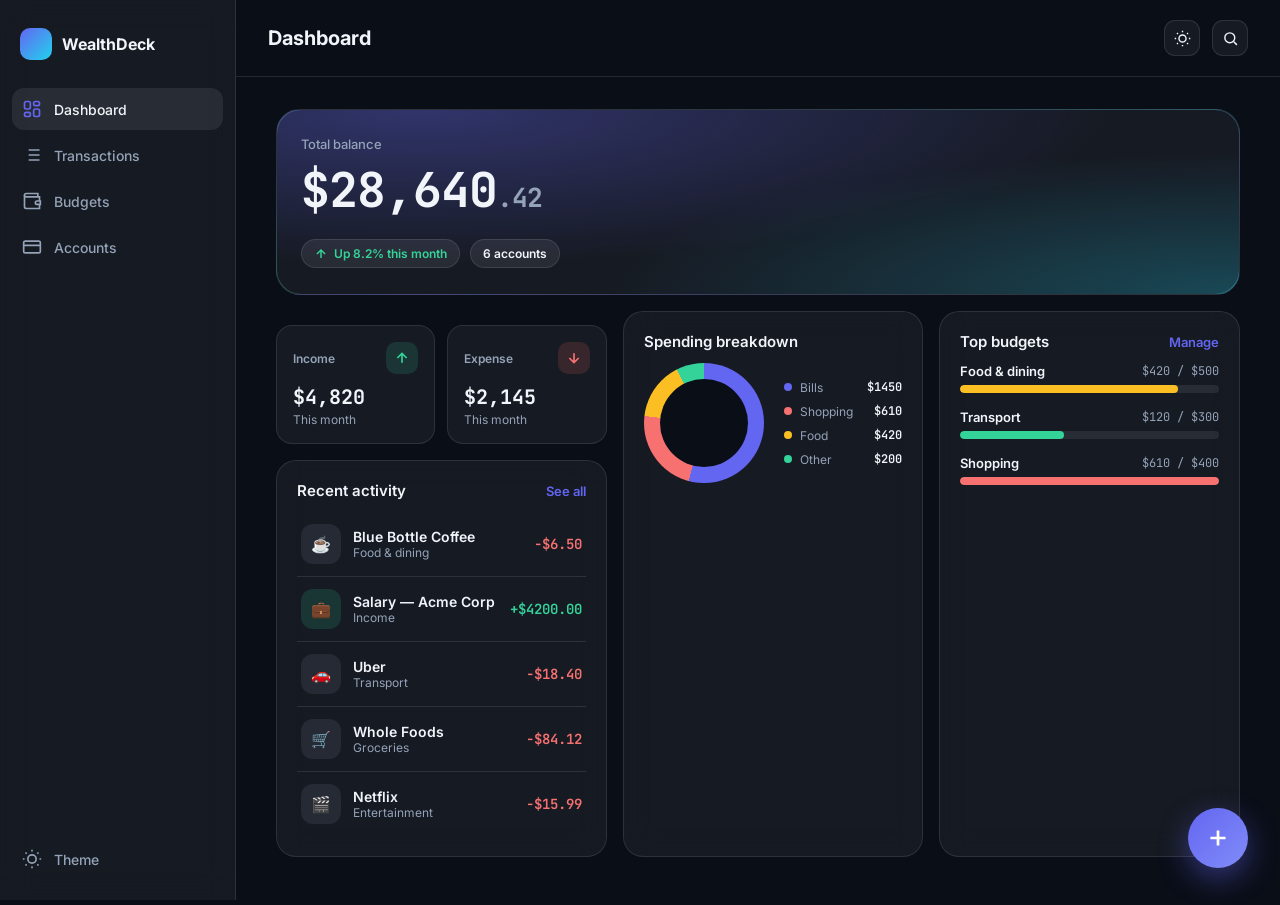
==== docs/wealthdeck.html @ 04680bda "feat: implement UI design system with glassmorphism tokens, responsive layout components, and native" ====
<!DOCTYPE html>
<html lang="en">
<head>
<meta charset="UTF-8">
<meta name="viewport" content="width=device-width, initial-scale=1, viewport-fit=cover">
<title>WealthDeck</title>
<link rel="preconnect" href="https://fonts.googleapis.com">
<link href="https://fonts.googleapis.com/css2?family=Inter:wght@400;500;600;700&family=JetBrains+Mono:wght@500;600;700&display=swap" rel="stylesheet">
<style>
:root{
  --bg-primary:#0a0e17;
  --bg-surface:rgba(255,255,255,0.05);
  --bg-surface-elevated:rgba(255,255,255,0.08);
  --color-primary:#6366f1;
  --color-accent:#22d3ee;
  --color-income:#34d399;
  --color-expense:#f87171;
  --color-transfer:#60a5fa;
  --color-warning:#fbbf24;
  --text-primary:#f1f5f9;
  --text-secondary:#94a3b8;
  --border:rgba(255,255,255,0.1);
  --radius-lg:20px;
  --radius-md:16px;
  --radius-sm:12px;
}
[data-theme="light"]{
  --bg-primary:#f4f6fb;
  --bg-surface:rgba(15,23,42,0.04);
  --bg-surface-elevated:rgba(15,23,42,0.07);
  --text-primary:#0f172a;
  --text-secondary:#5b6478;
  --border:rgba(15,23,42,0.09);
}
*{box-sizing:border-box;margin:0;padding:0;}
body{
  font-family:'Inter',sans-serif;
  background:var(--bg-primary);
  color:var(--text-primary);
  min-height:100vh;
  transition:background .3s ease,color .3s ease;
  -webkit-tap-highlight-color:transparent;
  padding-top:env(safe-area-inset-top);
}
.mono{font-family:'JetBrains Mono',monospace;}
button{font-family:inherit;border:none;cursor:pointer;background:none;color:inherit;}
input,select{font-family:inherit;color:inherit;}
::-webkit-scrollbar{width:0;height:0;}

/* ---------- App shell ---------- */
.app{display:flex;min-height:100vh;}

/* Sidebar (tablet icon-only / desktop full) */
.sidebar{
  display:none;
  flex-direction:column;
  gap:4px;
  width:76px;
  padding:20px 12px;
  border-right:1px solid var(--border);
  background:var(--bg-surface);
  backdrop-filter:blur(16px);
  position:sticky;top:0;height:100vh;
  flex-shrink:0;
  transition:width .25s ease;
}
.sidebar .brand{display:flex;align-items:center;gap:10px;padding:8px 8px 24px;overflow:hidden;white-space:nowrap;}
.sidebar .brand .mark{width:32px;height:32px;border-radius:10px;background:linear-gradient(135deg,var(--color-primary),var(--color-accent));flex-shrink:0;}
.sidebar .brand span{font-weight:700;font-size:16px;opacity:0;transition:opacity .2s;}
.sidebar .nav-item{
  display:flex;align-items:center;gap:12px;
  padding:11px 10px;border-radius:12px;
  color:var(--text-secondary);font-size:14px;font-weight:500;
  white-space:nowrap;overflow:hidden;
}
.sidebar .nav-item svg{flex-shrink:0;width:20px;height:20px;}
.sidebar .nav-item span{opacity:0;transition:opacity .2s;}
.sidebar .nav-item.active{background:var(--bg-surface-elevated);color:var(--text-primary);}
.sidebar .nav-item.active svg{color:var(--color-primary);}
.sidebar .nav-item:hover{background:var(--bg-surface-elevated);color:var(--text-primary);}
.sidebar .spacer{flex:1;}

@media (min-width:768px){
  .sidebar{display:flex;}
}
@media (min-width:1024px){
  .sidebar{width:236px;}
  .sidebar .brand span,.sidebar .nav-item span{opacity:1;}
}

.main{flex:1;min-width:0;display:flex;flex-direction:column;}
.topbar{
  display:none;
  align-items:center;justify-content:space-between;
  padding:20px 32px;border-bottom:1px solid var(--border);
}
@media (min-width:768px){.topbar{display:flex;}}
.topbar h1{font-size:20px;font-weight:700;}
.topbar-actions{display:flex;align-items:center;gap:12px;}

.content{
  flex:1;padding:16px 16px 100px;
  max-width:1400px;width:100%;margin:0 auto;
}
@media (min-width:768px){.content{padding:24px 32px 40px;}}
@media (min-width:1024px){.content{padding:32px 40px 48px;}}

/* ---------- Bottom nav (mobile) ---------- */
.bottom-nav{
  position:fixed;left:12px;right:12px;bottom:12px;
  display:flex;align-items:center;justify-content:space-around;
  background:var(--bg-surface-elevated);
  backdrop-filter:blur(20px);
  border:1px solid var(--border);
  border-radius:24px;
  padding:8px 6px;
  padding-bottom:calc(8px + env(safe-area-inset-bottom));
  z-index:40;
}
@media (min-width:768px){.bottom-nav{display:none;}}
.bottom-nav button{
  display:flex;flex-direction:column;align-items:center;gap:3px;
  padding:6px 10px;border-radius:14px;color:var(--text-secondary);
  font-size:10px;font-weight:600;min-width:48px;min-height:48px;justify-content:center;
  transition:transform .15s ease;
}
.bottom-nav button.active{color:var(--color-primary);}
.bottom-nav button:active{transform:scale(.9);}
.bottom-nav svg{width:22px;height:22px;}
.fab{
  width:56px;height:56px;border-radius:50%;
  background:linear-gradient(135deg,var(--color-primary),#818cf8);
  display:flex;align-items:center;justify-content:center;
  margin-top:-30px;
  box-shadow:0 8px 24px rgba(99,102,241,.5);
  flex-shrink:0;
  transition:transform .15s ease;
}
.fab:active{transform:scale(.88);}
.fab svg{width:26px;height:26px;color:#fff;}
.fab-desktop{
  display:none;
  position:fixed;bottom:32px;right:32px;
  width:60px;height:60px;border-radius:50%;
  background:linear-gradient(135deg,var(--color-primary),#818cf8);
  align-items:center;justify-content:center;
  box-shadow:0 10px 30px rgba(99,102,241,.45);
  z-index:30;transition:transform .15s ease;
}
.fab-desktop:hover{transform:scale(1.06);}
.fab-desktop svg{width:26px;height:26px;color:#fff;}
@media (min-width:768px){.fab-desktop{display:flex;}}

/* ---------- Cards / glass ---------- */
.card{
  background:var(--bg-surface);
  backdrop-filter:blur(16px);
  border:1px solid var(--border);
  border-radius:var(--radius-lg);
  padding:20px;
}
.section-title{font-size:15px;font-weight:600;margin-bottom:12px;display:flex;align-items:center;justify-content:space-between;}
.section-title .link{font-size:13px;color:var(--color-primary);font-weight:600;}

/* Balance hero */
.balance-card{
  position:relative;overflow:hidden;
  border-radius:24px;padding:26px 24px;
  background:radial-gradient(120% 140% at 15% 0%, rgba(99,102,241,0.35), transparent 60%),
             radial-gradient(120% 140% at 100% 100%, rgba(34,211,238,0.25), transparent 55%),
             var(--bg-surface);
  border:1px solid var(--border);
  isolation:isolate;
}
.balance-card::before{
  content:'';position:absolute;inset:-2px;border-radius:26px;padding:2px;z-index:-1;
  background:conic-gradient(from var(--ang,0deg),var(--color-primary),var(--color-accent),var(--color-income),var(--color-primary));
  -webkit-mask:linear-gradient(#000 0 0) content-box,linear-gradient(#000 0 0);
  -webkit-mask-composite:xor;mask-composite:exclude;
  opacity:.55;animation:spin 8s linear infinite;
}
@keyframes spin{to{--ang:360deg;}}
@property --ang{syntax:'<angle>';inherits:false;initial-value:0deg;}
.balance-card .label{font-size:13px;color:var(--text-secondary);font-weight:500;margin-bottom:6px;}
.balance-card .amount{font-family:'JetBrains Mono',monospace;font-weight:700;font-size:clamp(32px,7vw,48px);letter-spacing:-1px;}
.balance-card .amount .cents{font-size:.55em;color:var(--text-secondary);}
.balance-row{display:flex;gap:10px;margin-top:18px;flex-wrap:wrap;}
.pill{
  display:flex;align-items:center;gap:6px;
  background:var(--bg-surface-elevated);border:1px solid var(--border);
  border-radius:999px;padding:6px 12px;font-size:12px;font-weight:600;
}
.pill svg{width:14px;height:14px;}

/* stat cards */
.stats-grid{display:grid;grid-template-columns:1fr 1fr;gap:12px;margin-top:14px;}
@media (min-width:1024px){.stats-grid{grid-template-columns:1fr 1fr;}}
.stat-card{border-radius:var(--radius-md);padding:16px;background:var(--bg-surface);border:1px solid var(--border);}
.stat-card .top{display:flex;align-items:center;justify-content:space-between;margin-bottom:10px;}
.stat-card .icon{width:32px;height:32px;border-radius:10px;display:flex;align-items:center;justify-content:center;}
.stat-card .icon svg{width:16px;height:16px;}
.stat-card.income .icon{background:rgba(52,211,153,.15);color:var(--color-income);}
.stat-card.expense .icon{background:rgba(248,113,113,.15);color:var(--color-expense);}
.stat-card .amt{font-family:'JetBrains Mono',monospace;font-weight:700;font-size:20px;}
.stat-card .lbl{font-size:12px;color:var(--text-secondary);margin-top:2px;}

/* dashboard grid layout */
.dash-grid{display:grid;grid-template-columns:1fr;gap:16px;margin-top:16px;}
@media (min-width:768px){.dash-grid{grid-template-columns:1fr 1fr;}}
@media (min-width:1024px){.dash-grid{grid-template-columns:1.1fr 1fr 1fr;}}

/* donut */
.donut-wrap{display:flex;align-items:center;gap:20px;}
.donut{width:120px;height:120px;border-radius:50%;flex-shrink:0;position:relative;}
.donut::after{content:'';position:absolute;inset:16px;border-radius:50%;background:var(--bg-primary);transition:background .3s;}
[data-theme="light"] .donut::after{background:#f4f6fb;}
.donut-center{position:absolute;inset:16px;display:flex;flex-direction:column;align-items:center;justify-content:center;}
.donut-center .v{font-family:'JetBrains Mono',monospace;font-weight:700;font-size:15px;}
.donut-center .t{font-size:9px;color:var(--text-secondary);}
.legend{display:flex;flex-direction:column;gap:8px;flex:1;}
.legend-row{display:flex;align-items:center;gap:8px;font-size:12px;}
.legend-row .dot{width:8px;height:8px;border-radius:50%;flex-shrink:0;}
.legend-row .name{flex:1;color:var(--text-secondary);}
.legend-row .val{font-family:'JetBrains Mono',monospace;font-weight:600;}

/* transactions */
.tx-row{
  display:flex;align-items:center;gap:12px;padding:12px 4px;
  border-bottom:1px solid var(--border);
}
.tx-row:last-child{border-bottom:none;}
.tx-icon{width:40px;height:40px;border-radius:12px;flex-shrink:0;display:flex;align-items:center;justify-content:center;font-size:16px;}
.tx-info{flex:1;min-width:0;}
.tx-info .m{font-size:14px;font-weight:600;}
.tx-info .c{font-size:12px;color:var(--text-secondary);}
.tx-amt{font-family:'JetBrains Mono',monospace;font-weight:600;font-size:14px;white-space:nowrap;}
.tx-amt.income{color:var(--color-income);}
.tx-amt.expense{color:var(--color-expense);}
.date-header{font-size:12px;font-weight:600;color:var(--text-secondary);padding:14px 4px 6px;text-transform:uppercase;letter-spacing:.04em;}

/* filter chips */
.chips{display:flex;gap:8px;overflow-x:auto;padding-bottom:4px;margin-bottom:6px;}
.chip{
  flex-shrink:0;padding:8px 14px;border-radius:999px;font-size:13px;font-weight:600;
  background:var(--bg-surface);border:1px solid var(--border);color:var(--text-secondary);white-space:nowrap;
}
.chip.active{background:var(--color-primary);color:#fff;border-color:var(--color-primary);}

/* search */
.search-bar{
  display:flex;align-items:center;gap:8px;
  background:var(--bg-surface);border:1px solid var(--border);
  border-radius:var(--radius-sm);padding:10px 14px;margin-bottom:14px;
}
.search-bar svg{width:17px;height:17px;color:var(--text-secondary);flex-shrink:0;}
.search-bar input{background:none;border:none;outline:none;font-size:14px;width:100%;color:var(--text-primary);}

/* budgets */
.budget-item{margin-bottom:16px;}
.budget-item:last-child{margin-bottom:0;}
.budget-top{display:flex;justify-content:space-between;font-size:13px;margin-bottom:6px;}
.budget-top .name{font-weight:600;display:flex;align-items:center;gap:8px;}
.budget-top .amt{color:var(--text-secondary);font-family:'JetBrains Mono',monospace;font-size:12px;}
.bar-track{height:8px;border-radius:99px;background:var(--bg-surface-elevated);overflow:hidden;}
.bar-fill{height:100%;border-radius:99px;transition:width .6s ease;}

/* accounts */
.accounts-grid{display:grid;grid-template-columns:1fr;gap:14px;}
@media (min-width:640px){.accounts-grid{grid-template-columns:1fr 1fr;}}
@media (min-width:1024px){.accounts-grid{grid-template-columns:1fr 1fr 1fr;}}
.account-card{border-radius:var(--radius-md);padding:18px;position:relative;overflow:hidden;border:1px solid var(--border);}
.account-card .strip{position:absolute;left:0;top:0;bottom:0;width:5px;}
.account-card .type{font-size:11px;color:var(--text-secondary);text-transform:uppercase;letter-spacing:.05em;margin-bottom:4px;}
.account-card .name{font-size:15px;font-weight:600;margin-bottom:14px;}
.account-card .bal{font-family:'JetBrains Mono',monospace;font-weight:700;font-size:22px;}

/* page header row */
.page-head{display:flex;align-items:center;justify-content:space-between;margin-bottom:16px;}
.page-head h2{font-size:19px;font-weight:700;}
@media (min-width:768px){.page-head{display:none;}}

/* screens */
.screen{display:none;}
.screen.active{display:block;}

/* ---------- Modal ---------- */
.modal-overlay{
  position:fixed;inset:0;background:rgba(0,0,0,.55);backdrop-filter:blur(4px);
  display:none;align-items:flex-end;justify-content:center;z-index:100;
}
.modal-overlay.open{display:flex;}
@media (min-width:768px){.modal-overlay{align-items:center;}}
.modal{
  width:100%;max-width:480px;
  background:var(--bg-primary);
  border:1px solid var(--border);
  border-radius:24px 24px 0 0;
  padding:14px 20px 24px;
  transform:translateY(100%);
  transition:transform .3s cubic-bezier(.32,.72,0,1);
  max-height:90vh;overflow-y:auto;
  padding-bottom:calc(24px + env(safe-area-inset-bottom));
}
.modal-overlay.open .modal{transform:translateY(0);}
@media (min-width:768px){
  .modal{border-radius:24px;max-height:85vh;}
}
.modal-handle{width:36px;height:4px;background:var(--border);border-radius:99px;margin:2px auto 14px;}
@media (min-width:768px){.modal-handle{display:none;}}
.modal-head{display:flex;align-items:center;justify-content:space-between;margin-bottom:18px;}
.modal-head h3{font-size:17px;font-weight:700;}
.modal-close{width:32px;height:32px;border-radius:10px;background:var(--bg-surface);display:flex;align-items:center;justify-content:center;}
.modal-close svg{width:16px;height:16px;}

.segmented{display:flex;background:var(--bg-surface);border-radius:14px;padding:4px;margin-bottom:22px;}
.segmented button{flex:1;padding:9px;border-radius:11px;font-size:13px;font-weight:600;color:var(--text-secondary);}
.segmented button.active{background:var(--color-primary);color:#fff;}

.amount-input-wrap{text-align:center;margin-bottom:24px;}
.amount-input-wrap .cur{font-size:20px;color:var(--text-secondary);vertical-align:top;position:relative;top:8px;margin-right:2px;}
.amount-input{
  font-family:'JetBrains Mono',monospace;font-weight:700;font-size:44px;
  background:none;border:none;outline:none;width:100%;text-align:center;color:var(--text-primary);
}
.amount-input.expense-mode{color:var(--color-expense);}
.amount-input.income-mode{color:var(--color-income);}

.field{margin-bottom:14px;}
.field label{font-size:12px;color:var(--text-secondary);font-weight:600;display:block;margin-bottom:6px;}
.field select,.field input[type=text],.field input[type=date]{
  width:100%;background:var(--bg-surface-elevated);border:1px solid transparent;
  border-radius:13px;padding:13px 14px;font-size:14px;outline:none;transition:border-color .15s;
}
.field select:focus,.field input:focus{border-color:var(--color-primary);}
.field-row{display:flex;gap:10px;}
.field-row .field{flex:1;}

.more-toggle{
  display:flex;align-items:center;gap:6px;font-size:13px;font-weight:600;color:var(--color-primary);
  margin:6px 0 16px;
}
.more-fields{display:none;}
.more-fields.open{display:block;}

.save-btn{
  width:100%;background:linear-gradient(135deg,var(--color-primary),#818cf8);
  color:#fff;font-weight:700;font-size:15px;padding:15px;border-radius:16px;
  box-shadow:0 8px 20px rgba(99,102,241,.35);
}
.save-btn:active{transform:scale(.98);}

.svg-icon{width:18px;height:18px;}

/* theme toggle top bar */
.icon-btn{width:36px;height:36px;border-radius:11px;background:var(--bg-surface);border:1px solid var(--border);display:flex;align-items:center;justify-content:center;}
.icon-btn svg{width:17px;height:17px;}

/* empty */
.hint{font-size:12px;color:var(--text-secondary);text-align:center;padding:14px 0;}
</style>
</head>
<body data-theme="dark">

<div class="app">

  <!-- SIDEBAR -->
  <nav class="sidebar">
    <div class="brand"><div class="mark"></div><span>WealthDeck</span></div>
    <button class="nav-item active" data-screen="dashboard" onclick="goScreen('dashboard',this)">
      <svg class="svg-icon" viewBox="0 0 24 24" fill="none" stroke="currentColor" stroke-width="2"><rect x="3" y="3" width="7" height="9" rx="2"/><rect x="14" y="3" width="7" height="5" rx="2"/><rect x="14" y="12" width="7" height="9" rx="2"/><rect x="3" y="16" width="7" height="5" rx="2"/></svg>
      <span>Dashboard</span>
    </button>
    <button class="nav-item" data-screen="transactions" onclick="goScreen('transactions',this)">
      <svg class="svg-icon" viewBox="0 0 24 24" fill="none" stroke="currentColor" stroke-width="2"><path d="M8 6h13M8 12h13M8 18h13M3 6h.01M3 12h.01M3 18h.01"/></svg>
      <span>Transactions</span>
    </button>
    <button class="nav-item" data-screen="budgets" onclick="goScreen('budgets',this)">
      <svg class="svg-icon" viewBox="0 0 24 24" fill="none" stroke="currentColor" stroke-width="2"><path d="M21 12V7H5a2 2 0 010-4h14v4"/><path d="M3 5v14a2 2 0 002 2h16v-5"/><path d="M18 12a2 2 0 000 4h4v-4h-4z"/></svg>
      <span>Budgets</span>
    </button>
    <button class="nav-item" data-screen="accounts" onclick="goScreen('accounts',this)">
      <svg class="svg-icon" viewBox="0 0 24 24" fill="none" stroke="currentColor" stroke-width="2"><rect x="2" y="5" width="20" height="14" rx="2"/><path d="M2 10h20"/></svg>
      <span>Accounts</span>
    </button>
    <div class="spacer"></div>
    <button class="nav-item" onclick="toggleTheme()">
      <svg class="svg-icon" viewBox="0 0 24 24" fill="none" stroke="currentColor" stroke-width="2"><circle cx="12" cy="12" r="5"/><path d="M12 1v2M12 21v2M4.2 4.2l1.4 1.4M18.4 18.4l1.4 1.4M1 12h2M21 12h2M4.2 19.8l1.4-1.4M18.4 5.6l1.4-1.4"/></svg>
      <span>Theme</span>
    </button>
  </nav>

  <div class="main">
    <div class="topbar">
      <h1 id="topbar-title">Dashboard</h1>
      <div class="topbar-actions">
        <button class="icon-btn" onclick="toggleTheme()" aria-label="Toggle theme">
          <svg viewBox="0 0 24 24" fill="none" stroke="currentColor" stroke-width="2"><circle cx="12" cy="12" r="5"/><path d="M12 1v2M12 21v2M4.2 4.2l1.4 1.4M18.4 18.4l1.4 1.4M1 12h2M21 12h2M4.2 19.8l1.4-1.4M18.4 5.6l1.4-1.4"/></svg>
        </button>
        <button class="icon-btn" aria-label="Search">
          <svg viewBox="0 0 24 24" fill="none" stroke="currentColor" stroke-width="2"><circle cx="11" cy="11" r="7"/><path d="M21 21l-4.3-4.3"/></svg>
        </button>
      </div>
    </div>

    <div class="content">

      <!-- ===== DASHBOARD ===== -->
      <section class="screen active" id="screen-dashboard">
        <div class="page-head"><h2>Dashboard</h2></div>

        <div class="balance-card">
          <div class="label">Total balance</div>
          <div class="amount"><span class="cur">$</span><span id="balanceNum">0</span><span class="cents">.42</span></div>
          <div class="balance-row">
            <div class="pill" style="color:var(--color-income)"><svg viewBox="0 0 24 24" fill="none" stroke="currentColor" stroke-width="2.5"><path d="M12 19V5M5 12l7-7 7 7"/></svg>Up 8.2% this month</div>
            <div class="pill">6 accounts</div>
          </div>
        </div>

        <div class="dash-grid">
          <div>
            <div class="stats-grid">
              <div class="stat-card income">
                <div class="top"><span style="font-size:12px;color:var(--text-secondary);font-weight:600">Income</span><div class="icon"><svg viewBox="0 0 24 24" fill="none" stroke="currentColor" stroke-width="2.5"><path d="M12 19V5M5 12l7-7 7 7"/></svg></div></div>
                <div class="amt">$4,820</div>
                <div class="lbl">This month</div>
              </div>
              <div class="stat-card expense">
                <div class="top"><span style="font-size:12px;color:var(--text-secondary);font-weight:600">Expense</span><div class="icon"><svg viewBox="0 0 24 24" fill="none" stroke="currentColor" stroke-width="2.5"><path d="M12 5v14M5 12l7 7 7-7"/></svg></div></div>
                <div class="amt">$2,145</div>
                <div class="lbl">This month</div>
              </div>
            </div>

            <div class="card" style="margin-top:16px;">
              <div class="section-title">Recent activity<span class="link" onclick="goScreen('transactions')">See all</span></div>
              <div id="recentTxList"></div>
            </div>
          </div>

          <div class="card">
            <div class="section-title">Spending breakdown</div>
            <div class="donut-wrap">
              <div class="donut" id="donutChart">
                <div class="donut-center"><div class="v">$2,145</div><div class="t">spent</div></div>
              </div>
              <div class="legend" id="donutLegend"></div>
            </div>
          </div>

          <div class="card">
            <div class="section-title">Top budgets<span class="link" onclick="goScreen('budgets')">Manage</span></div>
            <div id="miniBudgets"></div>
          </div>
        </div>
      </section>

      <!-- ===== TRANSACTIONS ===== -->
      <section class="screen" id="screen-transactions">
        <div class="page-head"><h2>Transactions</h2></div>
        <div class="search-bar">
          <svg viewBox="0 0 24 24" fill="none" stroke="currentColor" stroke-width="2"><circle cx="11" cy="11" r="7"/><path d="M21 21l-4.3-4.3"/></svg>
          <input type="text" placeholder="Search merchant, category, notes">
        </div>
        <div class="chips">
          <button class="chip active">All accounts</button>
          <button class="chip">Food & dining</button>
          <button class="chip">Transport</button>
          <button class="chip">Shopping</button>
          <button class="chip">Bills</button>
          <button class="chip">This month</button>
        </div>
        <div class="card" style="padding:8px 20px;">
          <div id="fullTxList"></div>
        </div>
      </section>

      <!-- ===== BUDGETS ===== -->
      <section class="screen" id="screen-budgets">
        <div class="page-head"><h2>Budgets</h2></div>
        <div class="card">
          <div class="section-title">July 2026</div>
          <div id="fullBudgets"></div>
        </div>
      </section>

      <!-- ===== ACCOUNTS ===== -->
      <section class="screen" id="screen-accounts">
        <div class="page-head"><h2>Accounts</h2></div>
        <div class="accounts-grid" id="accountsGrid"></div>
      </section>

    </div>
  </div>
</div>

<!-- BOTTOM NAV -->
<nav class="bottom-nav">
  <button class="active" data-screen="dashboard" onclick="goScreen('dashboard',this)">
    <svg viewBox="0 0 24 24" fill="none" stroke="currentColor" stroke-width="2"><rect x="3" y="3" width="7" height="9" rx="2"/><rect x="14" y="3" width="7" height="5" rx="2"/><rect x="14" y="12" width="7" height="9" rx="2"/><rect x="3" y="16" width="7" height="5" rx="2"/></svg>
    Home
  </button>
  <button data-screen="transactions" onclick="goScreen('transactions',this)">
    <svg viewBox="0 0 24 24" fill="none" stroke="currentColor" stroke-width="2"><path d="M8 6h13M8 12h13M8 18h13M3 6h.01M3 12h.01M3 18h.01"/></svg>
    Activity
  </button>
  <button class="fab" onclick="openModal()" aria-label="Add transaction">
    <svg viewBox="0 0 24 24" fill="none" stroke="currentColor" stroke-width="2.5"><path d="M12 5v14M5 12h14"/></svg>
  </button>
  <button data-screen="budgets" onclick="goScreen('budgets',this)">
    <svg viewBox="0 0 24 24" fill="none" stroke="currentColor" stroke-width="2"><path d="M21 12V7H5a2 2 0 010-4h14v4"/><path d="M3 5v14a2 2 0 002 2h16v-5"/><path d="M18 12a2 2 0 000 4h4v-4h-4z"/></svg>
    Budgets
  </button>
  <button data-screen="accounts" onclick="goScreen('accounts',this)">
    <svg viewBox="0 0 24 24" fill="none" stroke="currentColor" stroke-width="2"><rect x="2" y="5" width="20" height="14" rx="2"/><path d="M2 10h20"/></svg>
    More
  </button>
</nav>

<button class="fab-desktop" onclick="openModal()" aria-label="Add transaction">
  <svg viewBox="0 0 24 24" fill="none" stroke="currentColor" stroke-width="2.5"><path d="M12 5v14M5 12h14"/></svg>
</button>

<!-- ADD TRANSACTION MODAL -->
<div class="modal-overlay" id="modalOverlay" onclick="if(event.target===this)closeModal()">
  <div class="modal">
    <div class="modal-handle"></div>
    <div class="modal-head">
      <h3>Add transaction</h3>
      <button class="modal-close" onclick="closeModal()" aria-label="Close">
        <svg viewBox="0 0 24 24" fill="none" stroke="currentColor" stroke-width="2"><path d="M18 6L6 18M6 6l12 12"/></svg>
      </button>
    </div>

    <div class="segmented" id="typeSeg">
      <button class="active" data-type="expense" onclick="setTxType('expense',this)">Expense</button>
      <button data-type="income" onclick="setTxType('income',this)">Income</button>
      <button data-type="transfer" onclick="setTxType('transfer',this)">Transfer</button>
    </div>

    <div class="amount-input-wrap">
      <span class="cur">$</span><input class="amount-input expense-mode" id="amountInput" inputmode="decimal" placeholder="0.00">
    </div>

    <div class="field">
      <label>Category</label>
      <select>
        <option>Food & dining</option>
        <option>Transport</option>
        <option>Shopping</option>
        <option>Bills & utilities</option>
        <option>Entertainment</option>
      </select>
    </div>
    <div class="field-row">
      <div class="field">
        <label>Account</label>
        <select>
          <option>HDFC Savings</option>
          <option>Cash wallet</option>
          <option>Credit card</option>
        </select>
      </div>
      <div class="field">
        <label>Date</label>
        <input type="date" value="2026-07-18">
      </div>
    </div>

    <button class="more-toggle" onclick="toggleMore(this)">
      <span>More details</span>
      <svg class="svg-icon" style="width:14px;height:14px;transition:transform .2s" viewBox="0 0 24 24" fill="none" stroke="currentColor" stroke-width="2.5"><path d="M6 9l6 6 6-6"/></svg>
    </button>
    <div class="more-fields" id="moreFields">
      <div class="field"><label>Merchant</label><input type="text" placeholder="Start typing to search"></div>
      <div class="field"><label>Tags</label><input type="text" placeholder="Add tags separated by comma"></div>
      <div class="field"><label>Notes</label><input type="text" placeholder="Add a note"></div>
    </div>

    <button class="save-btn" onclick="closeModal()">Save transaction</button>
  </div>
</div>

<script>
var transactions=[
  {m:"Blue Bottle Coffee",c:"Food & dining",a:-6.5,icon:"☕",color:"var(--color-expense)",date:"Today"},
  {m:"Salary — Acme Corp",c:"Income",a:4200,icon:"💼",color:"var(--color-income)",date:"Today"},
  {m:"Uber",c:"Transport",a:-18.4,icon:"🚗",color:"var(--color-expense)",date:"Today"},
  {m:"Whole Foods",c:"Groceries",a:-84.12,icon:"🛒",color:"var(--color-expense)",date:"Yesterday"},
  {m:"Netflix",c:"Entertainment",a:-15.99,icon:"🎬",color:"var(--color-expense)",date:"Yesterday"},
  {m:"Transfer to Savings",c:"Transfer",a:-500,icon:"🔁",color:"var(--color-transfer)",date:"Jul 16"},
  {m:"Freelance payment",c:"Income",a:620,icon:"💰",color:"var(--color-income)",date:"Jul 15"},
  {m:"Spotify",c:"Entertainment",a:-10.99,icon:"🎧",color:"var(--color-expense)",date:"Jul 15"},
  {m:"Rent",c:"Bills & utilities",a:-1450,icon:"🏠",color:"var(--color-expense)",date:"Jul 12"},
  {m:"Gym membership",c:"Health",a:-42,icon:"💪",color:"var(--color-expense)",date:"Jul 12"}
];

function txRow(t){
  var isIncome=t.a>0;
  return '<div class="tx-row"><div class="tx-icon" style="background:'+(isIncome?'rgba(52,211,153,.15)':'rgba(148,163,184,.12)')+'">'+t.icon+'</div>'+
    '<div class="tx-info"><div class="m">'+t.m+'</div><div class="c">'+t.c+'</div></div>'+
    '<div class="tx-amt '+(isIncome?'income':'expense')+'">'+(isIncome?'+':'-')+'$'+Math.abs(t.a).toFixed(2)+'</div></div>';
}
document.getElementById('recentTxList').innerHTML=transactions.slice(0,5).map(txRow).join('');

var grouped={};
transactions.forEach(function(t){(grouped[t.date]=grouped[t.date]||[]).push(t);});
var fullHtml='';
Object.keys(grouped).forEach(function(d){
  fullHtml+='<div class="date-header">'+d+'</div>'+grouped[d].map(txRow).join('');
});
document.getElementById('fullTxList').innerHTML=fullHtml;

var budgetData=[
  {name:"Food & dining",spent:420,limit:500,color:"var(--color-warning)"},
  {name:"Transport",spent:120,limit:300,color:"var(--color-income)"},
  {name:"Shopping",spent:610,limit:400,color:"var(--color-expense)"},
  {name:"Entertainment",spent:60,limit:150,color:"var(--color-income)"},
  {name:"Bills & utilities",spent:1450,limit:1500,color:"var(--color-warning)"}
];
function budgetRow(b){
  var pct=Math.min(100,Math.round(b.spent/b.limit*100));
  return '<div class="budget-item"><div class="budget-top"><div class="name">'+b.name+'</div><div class="amt">$'+b.spent+' / $'+b.limit+'</div></div>'+
    '<div class="bar-track"><div class="bar-fill" style="width:'+pct+'%;background:'+b.color+'"></div></div></div>';
}
document.getElementById('miniBudgets').innerHTML=budgetData.slice(0,3).map(budgetRow).join('');
document.getElementById('fullBudgets').innerHTML=budgetData.map(budgetRow).join('');

var donutSlices=[
  {name:"Bills",val:1450,color:"#6366f1"},
  {name:"Shopping",val:610,color:"#f87171"},
  {name:"Food",val:420,color:"#fbbf24"},
  {name:"Other",val:200,color:"#34d399"}
];
var total=donutSlices.reduce((s,x)=>s+x.val,0);
var acc=0,gradParts=[];
donutSlices.forEach(function(s){
  var start=acc/total*360,end=(acc+s.val)/total*360;
  gradParts.push(s.color+' '+start+'deg '+end+'deg');
  acc+=s.val;
});
document.getElementById('donutChart').style.background='conic-gradient('+gradParts.join(',')+')';
document.getElementById('donutLegend').innerHTML=donutSlices.map(function(s){
  return '<div class="legend-row"><div class="dot" style="background:'+s.color+'"></div><div class="name">'+s.name+'</div><div class="val">$'+s.val+'</div></div>';
}).join('');

var accounts=[
  {name:"HDFC Savings",type:"Bank",bal:8420.11,color:"#6366f1"},
  {name:"Cash Wallet",type:"Cash",bal:210.0,color:"#34d399"},
  {name:"ICICI Credit Card",type:"Credit",bal:-540.32,color:"#f87171"},
  {name:"Zerodha",type:"Investment",bal:15320.9,color:"#22d3ee"},
  {name:"PayPal",type:"Wallet",bal:96.4,color:"#60a5fa"},
  {name:"Emergency Fund",type:"Savings",bal:5000.0,color:"#fbbf24"}
];
document.getElementById('accountsGrid').innerHTML=accounts.map(function(a){
  return '<div class="account-card" style="background:var(--bg-surface)"><div class="strip" style="background:'+a.color+'"></div>'+
    '<div class="type">'+a.type+'</div><div class="name">'+a.name+'</div>'+
    '<div class="bal" style="color:'+(a.bal<0?'var(--color-expense)':'var(--text-primary)')+'">'+(a.bal<0?'-':'')+'$'+Math.abs(a.bal).toLocaleString(undefined,{minimumFractionDigits:2})+'</div></div>';
}).join('');

function goScreen(name,el){
  document.querySelectorAll('.screen').forEach(s=>s.classList.remove('active'));
  document.getElementById('screen-'+name).classList.add('active');
  document.querySelectorAll('[data-screen]').forEach(b=>b.classList.remove('active'));
  document.querySelectorAll('[data-screen="'+name+'"]').forEach(b=>b.classList.add('active'));
  var titles={dashboard:"Dashboard",transactions:"Transactions",budgets:"Budgets",accounts:"Accounts"};
  document.getElementById('topbar-title').textContent=titles[name];
  window.scrollTo(0,0);
}

function openModal(){document.getElementById('modalOverlay').classList.add('open');}
function closeModal(){document.getElementById('modalOverlay').classList.remove('open');}

function setTxType(type,el){
  document.querySelectorAll('#typeSeg button').forEach(b=>b.classList.remove('active'));
  el.classList.add('active');
  var input=document.getElementById('amountInput');
  input.classList.remove('income-mode','expense-mode');
  input.classList.add(type==='income'?'income-mode':(type==='expense'?'expense-mode':''));
}

function toggleMore(el){
  var f=document.getElementById('moreFields');
  f.classList.toggle('open');
  el.querySelector('svg').style.transform=f.classList.contains('open')?'rotate(180deg)':'rotate(0deg)';
}

function toggleTheme(){
  var b=document.body;
  b.setAttribute('data-theme',b.getAttribute('data-theme')==='dark'?'light':'dark');
}

/* count-up balance */
(function(){
  var target=28640.42,el=document.getElementById('balanceNum'),start=null,dur=1100;
  function step(ts){
    if(!start)start=ts;
    var p=Math.min(1,(ts-start)/dur);
    var eased=1-Math.pow(1-p,3);
    el.textContent=Math.floor(eased*target).toLocaleString();
    if(p<1)requestAnimationFrame(step);
    else el.textContent=Math.floor(target).toLocaleString();
  }
  requestAnimationFrame(step);
})();
</script>
</body>
</html>
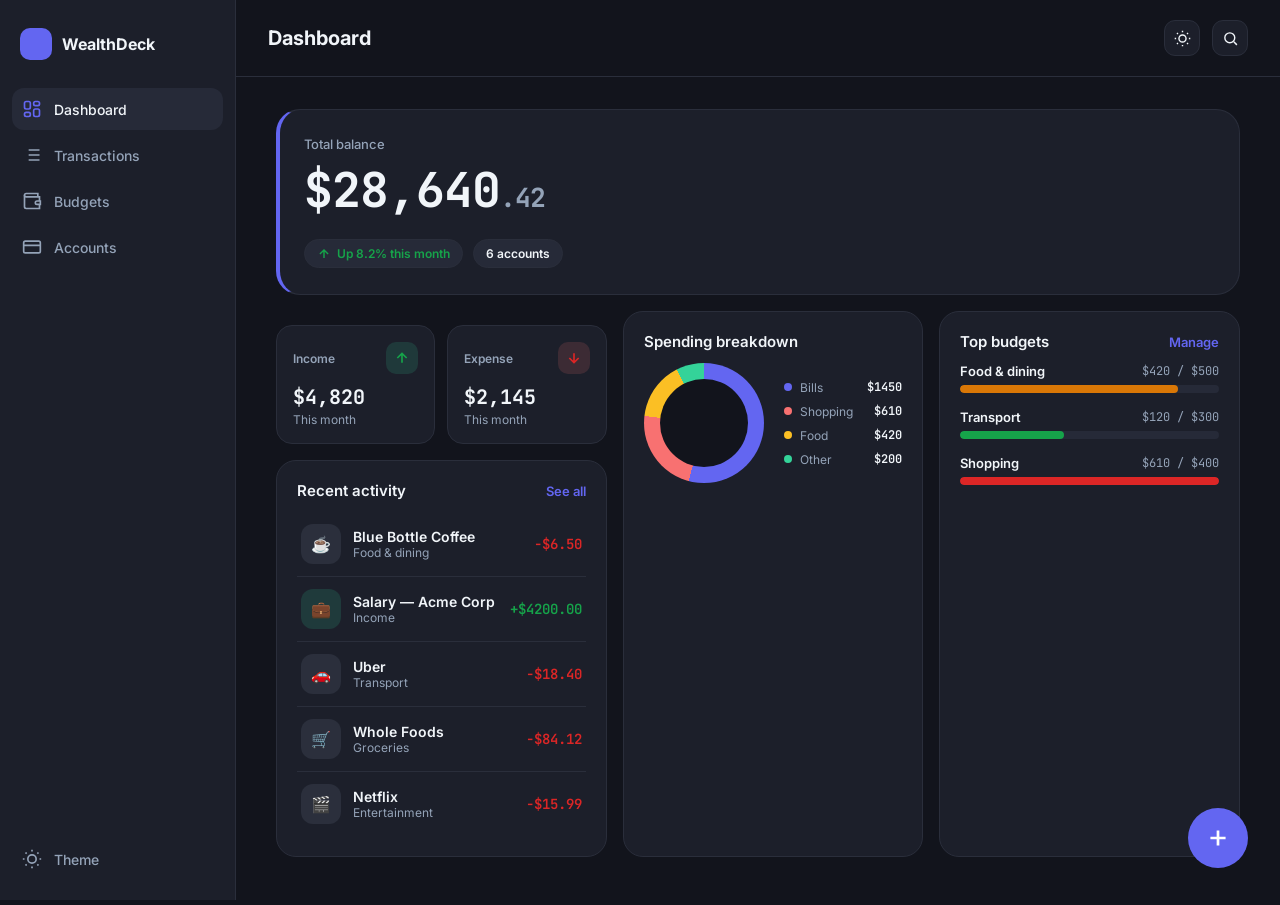
==== commit 8fabd6e5: "refactor: simplify UI theme, update navigation links, and add fallback biometric authentication supp" ====
--- a/docs/wealthdeck.html
+++ b/docs/wealthdeck.html
@@ -8,29 +8,31 @@
 <link href="https://fonts.googleapis.com/css2?family=Inter:wght@400;500;600;700&family=JetBrains+Mono:wght@500;600;700&display=swap" rel="stylesheet">
 <style>
 :root{
-  --bg-primary:#0a0e17;
-  --bg-surface:rgba(255,255,255,0.05);
-  --bg-surface-elevated:rgba(255,255,255,0.08);
+  --bg-primary:#12141c;
+  --bg-surface:#1c1f2a;
+  --bg-surface-elevated:#262a38;
   --color-primary:#6366f1;
-  --color-accent:#22d3ee;
-  --color-income:#34d399;
-  --color-expense:#f87171;
-  --color-transfer:#60a5fa;
-  --color-warning:#fbbf24;
+  --color-accent:#0891a8;
+  --color-income:#16a34a;
+  --color-expense:#dc2626;
+  --color-transfer:#2563eb;
+  --color-warning:#d97706;
   --text-primary:#f1f5f9;
   --text-secondary:#94a3b8;
-  --border:rgba(255,255,255,0.1);
+  --border:#2a2e3b;
   --radius-lg:20px;
   --radius-md:16px;
   --radius-sm:12px;
 }
 [data-theme="light"]{
-  --bg-primary:#f4f6fb;
-  --bg-surface:rgba(15,23,42,0.04);
-  --bg-surface-elevated:rgba(15,23,42,0.07);
+  --bg-primary:#f5f6f8;
+  --bg-surface:#ffffff;
+  --bg-surface-elevated:#eef0f4;
+  --color-income:#15803d;
+  --color-expense:#b91c1c;
   --text-primary:#0f172a;
-  --text-secondary:#5b6478;
-  --border:rgba(15,23,42,0.09);
+  --text-secondary:#64748b;
+  --border:#e2e8f0;
 }
 *{box-sizing:border-box;margin:0;padding:0;}
 body{
@@ -59,13 +61,12 @@
   padding:20px 12px;
   border-right:1px solid var(--border);
   background:var(--bg-surface);
-  backdrop-filter:blur(16px);
   position:sticky;top:0;height:100vh;
   flex-shrink:0;
   transition:width .25s ease;
 }
 .sidebar .brand{display:flex;align-items:center;gap:10px;padding:8px 8px 24px;overflow:hidden;white-space:nowrap;}
-.sidebar .brand .mark{width:32px;height:32px;border-radius:10px;background:linear-gradient(135deg,var(--color-primary),var(--color-accent));flex-shrink:0;}
+.sidebar .brand .mark{width:32px;height:32px;border-radius:10px;background:var(--color-primary);flex-shrink:0;}
 .sidebar .brand span{font-weight:700;font-size:16px;opacity:0;transition:opacity .2s;}
 .sidebar .nav-item{
   display:flex;align-items:center;gap:12px;
@@ -110,7 +111,6 @@
   position:fixed;left:12px;right:12px;bottom:12px;
   display:flex;align-items:center;justify-content:space-around;
   background:var(--bg-surface-elevated);
-  backdrop-filter:blur(20px);
   border:1px solid var(--border);
   border-radius:24px;
   padding:8px 6px;
@@ -129,10 +129,9 @@
 .bottom-nav svg{width:22px;height:22px;}
 .fab{
   width:56px;height:56px;border-radius:50%;
-  background:linear-gradient(135deg,var(--color-primary),#818cf8);
+  background:var(--color-primary);
   display:flex;align-items:center;justify-content:center;
   margin-top:-30px;
-  box-shadow:0 8px 24px rgba(99,102,241,.5);
   flex-shrink:0;
   transition:transform .15s ease;
 }
@@ -142,19 +141,17 @@
   display:none;
   position:fixed;bottom:32px;right:32px;
   width:60px;height:60px;border-radius:50%;
-  background:linear-gradient(135deg,var(--color-primary),#818cf8);
+  background:var(--color-primary);
   align-items:center;justify-content:center;
-  box-shadow:0 10px 30px rgba(99,102,241,.45);
   z-index:30;transition:transform .15s ease;
 }
-.fab-desktop:hover{transform:scale(1.06);}
+.fab-desktop:hover{background:var(--color-accent);}
 .fab-desktop svg{width:26px;height:26px;color:#fff;}
 @media (min-width:768px){.fab-desktop{display:flex;}}
 
-/* ---------- Cards / glass ---------- */
+/* ---------- Cards ---------- */
 .card{
   background:var(--bg-surface);
-  backdrop-filter:blur(16px);
   border:1px solid var(--border);
   border-radius:var(--radius-lg);
   padding:20px;
@@ -164,23 +161,12 @@
 
 /* Balance hero */
 .balance-card{
-  position:relative;overflow:hidden;
+  position:relative;
   border-radius:24px;padding:26px 24px;
-  background:radial-gradient(120% 140% at 15% 0%, rgba(99,102,241,0.35), transparent 60%),
-             radial-gradient(120% 140% at 100% 100%, rgba(34,211,238,0.25), transparent 55%),
-             var(--bg-surface);
+  background:var(--bg-surface);
   border:1px solid var(--border);
-  isolation:isolate;
-}
-.balance-card::before{
-  content:'';position:absolute;inset:-2px;border-radius:26px;padding:2px;z-index:-1;
-  background:conic-gradient(from var(--ang,0deg),var(--color-primary),var(--color-accent),var(--color-income),var(--color-primary));
-  -webkit-mask:linear-gradient(#000 0 0) content-box,linear-gradient(#000 0 0);
-  -webkit-mask-composite:xor;mask-composite:exclude;
-  opacity:.55;animation:spin 8s linear infinite;
-}
-@keyframes spin{to{--ang:360deg;}}
-@property --ang{syntax:'<angle>';inherits:false;initial-value:0deg;}
+  border-left:4px solid var(--color-primary);
+}
 .balance-card .label{font-size:13px;color:var(--text-secondary);font-weight:500;margin-bottom:6px;}
 .balance-card .amount{font-family:'JetBrains Mono',monospace;font-weight:700;font-size:clamp(32px,7vw,48px);letter-spacing:-1px;}
 .balance-card .amount .cents{font-size:.55em;color:var(--text-secondary);}
@@ -285,7 +271,6 @@
 
 /* ---------- Modal ---------- */
 .modal-overlay{
-  position:fixed;inset:0;background:rgba(0,0,0,.55);backdrop-filter:blur(4px);
   display:none;align-items:flex-end;justify-content:center;z-index:100;
 }
 .modal-overlay.open{display:flex;}
@@ -343,10 +328,10 @@
 .more-fields.open{display:block;}
 
 .save-btn{
-  width:100%;background:linear-gradient(135deg,var(--color-primary),#818cf8);
+  width:100%;background:var(--color-primary);
   color:#fff;font-weight:700;font-size:15px;padding:15px;border-radius:16px;
-  box-shadow:0 8px 20px rgba(99,102,241,.35);
-}
+}
+.save-btn:hover{background:var(--color-accent);}
 .save-btn:active{transform:scale(.98);}
 
 .svg-icon{width:18px;height:18px;}
